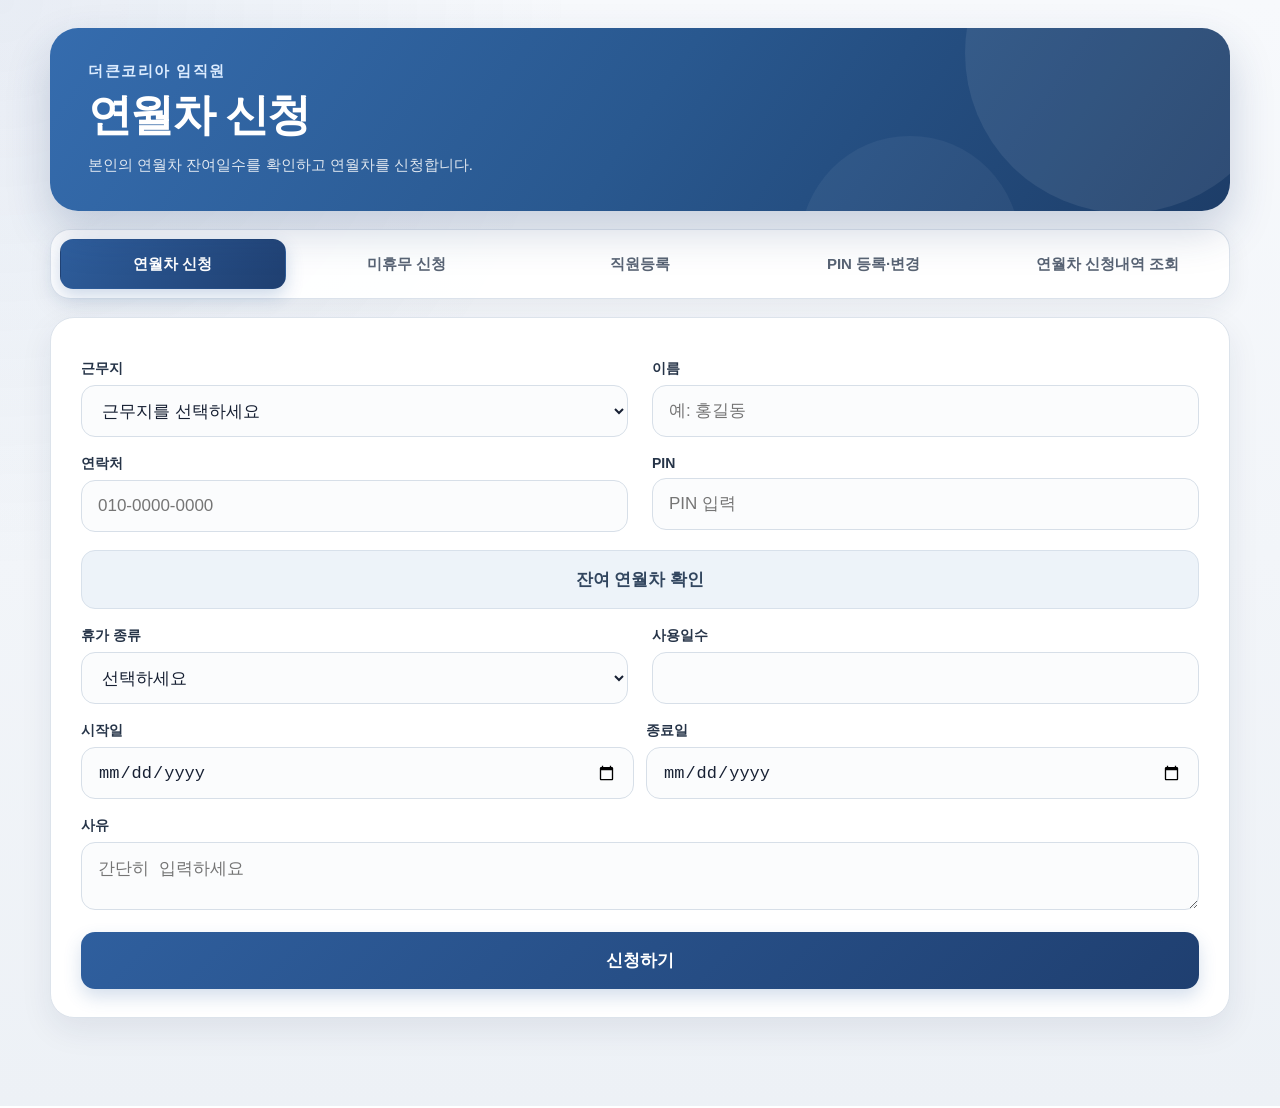
==== index.html @ c98576d1 "연월차 신청내역 조회 탭 명칭 변경" ====
<!doctype html>
<html lang="ko">
<head>
  <meta charset="utf-8"/>
  <meta name="viewport" content="width=device-width, initial-scale=1, viewport-fit=cover"/>

  <title>더큰코리아 임직원 연월차 신청</title>

  <link rel="manifest" href="manifest.json"/>
  <link rel="stylesheet" href="style.css?v=20260806-pin1"/>
  <meta name="theme-color" content="#7b1e1e"/>

  <style>
    /* 직원용 화면에서도 PIN 등록·변경 탭을 항상 사용할 수 있게 복구 */
    html body.employee-apply-only #employeeApplyTabs {
      display:grid !important;
      grid-template-columns:repeat(5,minmax(0,1fr)) !important;
    }

    html body.employee-apply-only #pinResetTabButton {
      display:block !important;
      visibility:visible !important;
      opacity:1 !important;
    }

    html body.employee-apply-only #pinResetTab.hidden {
      display:none !important;
    }

    html body.employee-apply-only #pinResetTab:not(.hidden) {
      display:block !important;
    }

    /* 직원용 연월차 내역 탭이 기존 숨김 규칙에 가려지지 않도록 복구 */
    html body.employee-apply-only #historyTab.hidden {
      display:none !important;
    }

    html body.employee-apply-only #historyTab:not(.hidden) {
      display:block !important;
    }

    /* 관리자 페이지는 admin.html에서만 접근하도록 직원 화면 링크 제거 */
    html body.employee-apply-only .footer-link {
      display:none !important;
    }

    @media (max-width:800px) {
      html body.employee-apply-only #employeeApplyTabs {
        grid-template-columns:repeat(2,minmax(0,1fr)) !important;
      }
    }
  </style>

  <script>
    /* 탭 순서를 바꿔도 실제 선택한 버튼만 활성화합니다. */
    function showEmployeeTab_(tabName, buttonId) {
      showTab(tabName);

      const pageTexts = {
        apply: {
          title: "연월차 신청",
          description: "본인의 연월차 잔여일수를 확인하고 연월차를 신청합니다."
        },
        comp: {
          title: "미휴무 신청",
          description: "미휴무 발생 및 사용을 신청합니다."
        },
        register: {
          title: "직원등록",
          description: "직원정보를 등록하고 연월차 관리를 시작합니다."
        },
        pinReset: {
          title: "PIN 등록·변경",
          description: "본인 확인에 사용할 PIN 번호를 등록하거나 변경합니다."
        },
        history: {
          title: "연월차 신청내역 확인",
          description: "본인의 연월차 신청내역과 승인 상태를 확인합니다."
        }
      };

      const pageText = pageTexts[tabName] || pageTexts.apply;
      const heroTitle = document.getElementById("employeePageTitle");
      const heroDescription = document.getElementById("employeePageDescription");

      if (heroTitle) heroTitle.textContent = pageText.title;
      if (heroDescription) heroDescription.textContent = pageText.description;

      document
        .querySelectorAll("#employeeApplyTabs .tab")
        .forEach(function (button) {
          button.classList.remove("active");
        });

      const selectedButton =
        document.getElementById(buttonId);

      if (selectedButton) {
        selectedButton.classList.add("active");
      }
    }

    /* 내역 탭의 검색값을 기존 조회 기능에 연결합니다. */
    function loadMyRequestsFromHistory_() {
      const historyStore = document.getElementById("historyStore");
      const historyName = document.getElementById("historyName");
      const historyPhone = document.getElementById("historyPhone");
      const historyPin = document.getElementById("historyPin");
      const applyName = document.getElementById("name");
      const applyPhone = document.getElementById("phone");
      const applyPin = document.getElementById("pin");
      const applyStore = document.getElementById("store");

      const storeValue = historyStore ? historyStore.value : "";
      const nameValue = historyName ? historyName.value.trim() : "";
      const phoneValue = historyPhone
        ? historyPhone.value.replace(/[^0-9]/g, "")
        : "";
      const pinValue = historyPin ? historyPin.value.trim() : "";

      if (!storeValue) {
        alert("근무지를 선택하세요.");
        if (historyStore) historyStore.focus();
        return;
      }

      if (!nameValue) {
        alert("이름을 입력하세요.");
        if (historyName) historyName.focus();
        return;
      }

      if (phoneValue.length < 10) {
        alert("연락처를 정확히 입력하세요.");
        if (historyPhone) historyPhone.focus();
        return;
      }

      if (!pinValue) {
        alert("PIN 번호를 입력하세요.");
        if (historyPin) historyPin.focus();
        return;
      }

      if (applyStore) applyStore.value = storeValue;
      if (applyName) applyName.value = nameValue;
      if (applyPhone) applyPhone.value = phoneValue;
      if (applyPin) applyPin.value = pinValue;

      loadMyRequests();
    }
  </script>
</head>

<body class="employee-apply-only">
  <main class="app">

    <section class="hero">
      <div class="brand">더큰코리아 임직원</div>
      <h1 id="employeePageTitle">연월차 신청</h1>
      <p id="employeePageDescription">
        본인의 연월차 잔여일수를 확인하고
        연월차를 신청합니다.
      </p>
    </section>

    <section id="employeeApplyTabs" class="tabs">
      <button
        id="applyTabButton"
        class="tab active"
        onclick="showEmployeeTab_('apply','applyTabButton')">
        연월차 신청
      </button>

      <button
        id="compTabButton"
        class="tab"
        onclick="showEmployeeTab_('comp','compTabButton')">
        미휴무 신청
      </button>

      <button
        id="registerTabButton"
        class="tab"
        onclick="showEmployeeTab_('register','registerTabButton')">
        직원등록
      </button>

      <button
        id="pinResetTabButton"
        class="tab pin-reset-tab-button"
        style="display:block !important; visibility:visible !important;"
        onclick="showEmployeeTab_('pinReset','pinResetTabButton')">
       PIN 등록·변경
      </button>

      <button
        id="historyTabButton"
        class="tab"
        onclick="showEmployeeTab_('history','historyTabButton')">
        연월차 신청내역 조회
      </button>

    </section>


    <!-- =========================
         연월차 신청
    ========================== -->
    <section id="applyTab" class="card">

  <div class="field">
    <label>근무지</label>

    <select id="store">
      <option value="">
        근무지를 선택하세요
      </option>

      <option value="더큰코리아 본사">
        더큰코리아 본사
      </option>

      <option value="평촌 소바공방">
        평촌 소바공방
      </option>

      <option value="압구정 길채정">
        압구정 길채정
      </option>

      <option value="효종갱 파주점">
        효종갱 파주점
      </option>
    </select>
  </div>


  <div class="field">
    <label>이름</label>

    <input
      id="name"
      placeholder="예: 홍길동">
  </div>


  <div class="field">
    <label>연락처</label>

    <input
      id="phone"
      placeholder="010-0000-0000"
      inputmode="tel">
  </div>


  <div class="field">
    <label>PIN</label>

    <input
      id="pin"
      type="password"
      inputmode="numeric"
      maxlength="8"
      placeholder="PIN 입력">
  </div>


  <button
    class="secondary"
    onclick="checkBalance()">
    잔여 연월차 확인
  </button>


  <div
    id="balanceBox"
    class="balance-box">
  </div>


  <div class="field">
    <label>휴가 종류</label>

    <select id="leaveType">
      <option value="">
        선택하세요
      </option>

      <option>연차</option>
      <option>월차</option>
      <option>오전 반차</option>
      <option>오후 반차</option>
      <option>경조휴가</option>
      <option>병가</option>
    </select>
  </div>


  <div class="field">
    <label>사용일수</label>

    <input
      id="days"
      type="number"
      readonly>
  </div>


  <div class="grid2">

    <div>
      <label>시작일</label>

      <input
        id="startDate"
        type="date">
    </div>

    <div>
      <label>종료일</label>

      <input
        id="endDate"
        type="date">
    </div>

  </div>


  <div class="field full">
    <label>사유</label>

    <textarea
      id="reason"
      placeholder="간단히 입력하세요"></textarea>
  </div>


  <button
    class="primary"
    onclick="submitLeave()">
    신청하기
  </button>


  <div
    id="result"
    class="result">
  </div>

</section>


    <!-- =========================
         직원등록
    ========================== -->
    <section
      id="registerTab"
      class="card hidden">

      <h2>직원 등록</h2>

      <p class="notice">
        최초 1회 등록하면 입사일 기준으로
        연차가 자동 계산됩니다.
      </p>

      <label>근무지</label>
      <select id="regStore">
        <option value="">근무지를 선택하세요</option>
        <option value="더큰코리아 본사">더큰코리아 본사</option>
        <option value="평촌 소바공방">평촌 소바공방</option>
        <option value="압구정 길채정">압구정 길채정</option>
        <option value="효종갱 파주점">효종갱 파주점</option>
      </select>

      <label>이름</label>
      <input
        id="regName"
        placeholder="예: 홍길동"/>

      <label>연락처</label>
      <input
        id="regPhone"
        placeholder="010-0000-0000"
        inputmode="tel"/>
      
      <label>입사일</label>
      <input
        id="hireDate"
        type="date"/>

      <label>PIN</label>
      <input
        id="regPin"
        type="password"
        inputmode="numeric"
        maxlength="8"
        autocomplete="new-password"
        placeholder="숫자 4~8자리"/>

      <label>PIN 확인</label>
      <input
        id="regPinConfirm"
        type="password"
        inputmode="numeric"
        maxlength="8"
        autocomplete="new-password"
        placeholder="PIN을 다시 입력하세요"/>  

      <button
        class="primary"
        onclick="registerEmployee()">
        직원 등록 / 수정
      </button>

      <div
        id="registerResult"
        class="result">
      </div>

    </section>

    <!-- =========================
     PIN 재설정
========================== -->
<section
  id="pinResetTab"
  class="card hidden">

  <h2>PIN 등록·변경</h2>

  <p class="notice">
    관리자에게 PIN 초기화를 요청한 뒤,
    임시 PIN 1234를 입력하여 새 PIN으로 변경하세요.
  </p>

  <label>근무지</label>
  <select id="pinResetStore">
    <option value="">근무지를 선택하세요</option>
    <option value="더큰코리아 본사">더큰코리아 본사</option>
    <option value="평촌 소바공방">평촌 소바공방</option>
    <option value="압구정 길채정">압구정 길채정</option>
    <option value="효종갱 파주점">효종갱 파주점</option>
  </select>

  <label>이름</label>
  <input
    id="pinResetName"
    placeholder="예: 홍길동"/>

  <label>연락처</label>
  <input
    id="pinResetPhone"
    placeholder="010-0000-0000"
    inputmode="tel"/>

  <label>임시 PIN</label>
  <input
    id="pinResetCurrentPin"
    type="password"
    inputmode="numeric"
    maxlength="8"
    autocomplete="current-password"
    placeholder="관리자가 초기화한 PIN 입력"/>

  <label>새 PIN</label>
  <input
    id="pinResetNewPin"
    type="password"
    inputmode="numeric"
    maxlength="8"
    autocomplete="new-password"
    placeholder="숫자 4~8자리"/>

  <label>새 PIN 확인</label>
  <input
    id="pinResetNewPinConfirm"
    type="password"
    inputmode="numeric"
    maxlength="8"
    autocomplete="new-password"
    placeholder="새 PIN을 다시 입력하세요"/>

  <button
    class="primary"
    onclick="resetMyPin()">
    새 PIN 등록
  </button>

  <div
    id="pinResetResult"
    class="result">
  </div>

</section>


    <!-- =========================
         내 연월차 신청내역
    ========================== -->
    <section
      id="historyTab"
      class="card small hidden">

      <h2>내 연월차 신청내역</h2>

      <p class="notice">
        근무지, 이름, 연락처와 PIN을 입력하여 본인의 신청내역을 조회하세요.
      </p>

      <div class="field">
        <label for="historyStore">근무지</label>
        <select id="historyStore">
          <option value="">근무지를 선택하세요</option>
          <option value="더큰코리아 본사">더큰코리아 본사</option>
          <option value="평촌 소바공방">평촌 소바공방</option>
          <option value="압구정 길채정">압구정 길채정</option>
          <option value="효종갱 파주점">효종갱 파주점</option>
        </select>
      </div>

      <div class="field">
        <label for="historyName">이름</label>
        <input
          id="historyName"
          type="text"
          autocomplete="name"
          placeholder="이름을 입력하세요"/>
      </div>

      <div class="field">
        <label for="historyPhone">연락처</label>
        <input
          id="historyPhone"
          type="tel"
          inputmode="numeric"
          autocomplete="tel"
          placeholder="010-0000-0000"
          />
      </div>

      <div class="field">
        <label for="historyPin">PIN</label>
        <input
          id="historyPin"
          type="password"
          inputmode="numeric"
          maxlength="8"
          autocomplete="current-password"
          placeholder="PIN 번호를 입력하세요"
          onkeydown="if(event.key === 'Enter') loadMyRequestsFromHistory_()"/>
      </div>

      <button
        class="secondary"
        onclick="loadMyRequestsFromHistory_()">
        조회하기
      </button>

      <div
        id="myList"
        class="list">
      </div>

    </section>


    <!-- =========================
         미휴무 관리
    ========================== -->
    <section
      id="compTab"
      class="card hidden">

      <h2>미휴무 관리</h2>

      <p class="notice">
        추가근무로 발생한 미휴무를 등록하고,
        승인된 잔여 미휴무에서 사용할 날짜를 신청합니다.
      </p>

      <label>근무지</label>
      <select id="compStore">
        <option value="">근무지를 선택하세요</option>
        <option value="더큰코리아 본사">더큰코리아 본사</option>
        <option value="평촌 소바공방">평촌 소바공방</option>
        <option value="압구정 길채정">압구정 길채정</option>
        <option value="효종갱 파주점">효종갱 파주점</option>
      </select>

      <label>이름</label>
      <input
        id="compName"
        placeholder="예: 홍길동"/>

      <label>연락처</label>
      <input
        id="compPhone"
        placeholder="010-0000-0000"
        inputmode="tel"/>

        <label>PIN</label>
<input
  id="compPin"
  type="password"
  inputmode="numeric"
  maxlength="8"
  placeholder="PIN 입력"/>

      <div class="grid2">

        <button
          class="secondary"
          onclick="checkCompBalance()">
          잔여 미휴무 확인
        </button>

        <button
          class="secondary"
          onclick="loadMyCompHistory()">
          발생·사용내역 조회
        </button>

      </div>

      <div
        id="compBalanceBox"
        class="balance-box">
      </div>

      <div
        id="compHistoryList"
        class="list">
      </div>


      <hr
        style="
          margin:28px 0;
          border:none;
          border-top:1px solid #eadfd6;
        ">


      <!-- 추가근무 발생 -->
      <h3>추가근무 발생 등록</h3>

      <p class="notice">
        등록 후 관리자 승인이 완료되어야
        잔여 미휴무에 포함됩니다.
      </p>

      <label>추가근무일</label>
      <input
        id="extraWorkDate"
        type="date"/>

      <label>발생일수</label>
      <input
        id="extraDays"
        type="number"
        min="0.5"
        step="0.5"
        placeholder="예: 1 또는 0.5"/>

      <label>추가근무 사유</label>
      <textarea
        id="extraReason"
        placeholder="예: 휴무일 추가근무, 인력부족 등">
      </textarea>

      <button
        class="primary"
        onclick="submitExtraWork()">
        추가근무 발생 등록
      </button>

      <div
        id="extraResult"
        class="result">
      </div>


      <hr
        style="
          margin:28px 0;
          border:none;
          border-top:1px solid #eadfd6;
        ">


      <!-- 미휴무 사용 -->
      <h3>미휴무 사용신청</h3>

      <p class="notice">
        위에서 잔여 미휴무를 먼저 확인한 뒤
        실제 사용할 날짜를 선택하세요.
      </p>

      <label>사용 예정일</label>
      <input
        id="compUseDate"
        type="date"/>

      <label>사용일수</label>
      <input
        id="compUseDays"
        type="number"
        min="0.5"
        step="0.5"
        placeholder="예: 1 또는 0.5"/>

      <label>사용 사유</label>
      <textarea
        id="compUseReason"
        placeholder="예: 미휴무 사용">
      </textarea>

      <button
        class="primary"
        onclick="submitCompUse()">
        미휴무 사용신청
      </button>

      <div
        id="compUseResult"
        class="result">
      </div>

    </section>


    <section class="footer-link">
      <a href="admin.html">
        관리자 승인 페이지
      </a>
    </section>

  </main>

  <script src="index-script.js?v=20260806-pin1"></script>
</body>
</html>
---- style.css ----
:root {
    --main: #7b1e1e;
    --dark: #1f1715;
    --bg: #f7f1ea;
    --card: #fffaf5;
    --line: #eadfd5;
    --muted: #7b706a
}

* {
    box-sizing: border-box
}

html,
body {
    margin: 0;
    min-height: 100%;
    font-family: -apple-system, BlinkMacSystemFont, 'Apple SD Gothic Neo', 'Noto Sans KR', 'Malgun Gothic', sans-serif;
    background: var(--bg);
    color: var(--dark)
}

.app {
    max-width: 560px;
    margin: 0 auto;
    padding: 18px 18px 40px
}

.hero {
    background: linear-gradient(135deg, #7b1e1e, #2b1713);
    color: #fff;
    border-radius: 28px;
    padding: 28px 22px;
    margin-bottom: 14px;
    box-shadow: 0 16px 35px rgba(70, 30, 20, .18)
}

.hero.admin {
    background: linear-gradient(135deg, #3f302a, #111)
}

.brand {
    font-size: 15px;
    opacity: .85;
    margin-bottom: 8px;
    letter-spacing: .1em
}

h1 {
    margin: 0;
    font-size: 32px;
    line-height: 1.2
}

h2 {
    margin: 0 0 14px;
    font-size: 20px
}

p {
    margin: 10px 0 0;
    opacity: .85
}

.tabs {
    display: grid;
    grid-template-columns: repeat(3, 1fr);
    gap: 8px;
    margin-bottom: 14px
}

.tab {
    margin: 0;
    padding: 13px 8px;
    font-size: 15px;
    border-radius: 16px;
    background: #eadfd5;
    color: #4a3029
}

.tab.active {
    background: var(--main);
    color: #fff
}

.card {
    background: var(--card);
    border: 1px solid var(--line);
    border-radius: 24px;
    padding: 20px;
    margin-bottom: 16px;
    box-shadow: 0 10px 25px rgba(80, 50, 30, .08)
}

.hidden {
    display: none
}

.notice {
    font-size: 14px;
    color: var(--muted);
    margin-bottom: 10px
}

label {
    display: block;
    font-weight: 800;
    margin: 14px 0 7px;
    font-size: 15px
}

input,
select,
textarea {
    width: 100%;
    border: 1px solid #ddd0c5;
    background: #fff;
    border-radius: 16px;
    padding: 16px;
    font-size: 18px;
    outline: none
}

textarea {
    min-height: 92px;
    resize: vertical
}

.grid2 {
    display: grid;
    grid-template-columns: 1fr 1fr;
    gap: 12px
}

button {
    width: 100%;
    border: 0;
    border-radius: 18px;
    padding: 17px 18px;
    font-size: 19px;
    font-weight: 900;
    margin-top: 14px;
    cursor: pointer
}

.primary {
    background: var(--main);
    color: #fff
}

.secondary {
    background: #efe3d6;
    color: #4a3029
}

.result {
    margin-top: 14px;
    padding: 12px;
    border-radius: 14px;
    font-weight: 800;
    display: none;
    line-height: 1.5
}

.result.show {
    display: block;
    background: #fff0d8
}

.balance-box {
    display: none;
    margin-top: 14px;
    padding: 14px;
    background: #fff8e8;
    border: 1px solid #ead8af;
    border-radius: 16px;
    line-height: 1.7;
    font-weight: 800
}

.balance-box.show {
    display: block
}

.item {
    border: 1px solid var(--line);
    background: #fff;
    border-radius: 18px;
    padding: 15px;
    margin-top: 12px
}

.item-title {
    font-size: 18px;
    font-weight: 900;
    margin-bottom: 7px
}

.item-meta {
    color: var(--muted);
    line-height: 1.65;
    font-size: 14px
}

.badge {
    display: inline-block;
    padding: 5px 10px;
    border-radius: 999px;
    font-weight: 900;
    font-size: 13px
}

.badge.wait {
    background: #fff1bd;
    color: #694800
}

.badge.ok {
    background: #dff5df;
    color: #17611e
}

.badge.no {
    background: #ffe0e0;
    color: #8b1a1a
}

.admin-actions {
    display: grid;
    grid-template-columns: 1fr 1fr;
    gap: 10px
}

.admin-actions button {
    font-size: 16px;
    padding: 13px
}

.reject {
    background: #3d3330;
    color: #fff
}

.footer-link {
    text-align: center;
    margin-top: 12px
}

.footer-link a {
    color: #7b1e1e;
    font-weight: 900;
    text-decoration: none
}

@media(max-width:420px) {
    .app {
        padding: 14px
    }

    h1 {
        font-size: 28px
    }

    .grid2 {
        grid-template-columns: 1fr
    }

    input,
    select,
    textarea {
        font-size: 17px
    }
}

.primary,
.secondary {
    transition: transform .12s ease, opacity .12s ease;
}

.primary:active,
.secondary:active {
    transform: scale(.97);
}

.primary:disabled,
.secondary:disabled {
    opacity: .65;
    cursor: wait;
}
/* ==================================================
   직원용 연월차·미휴무 화면 개선
   기존 기능 및 HTML 구조는 변경하지 않습니다.
================================================== */

:root {
    --main: #2f5f9e;
    --main-dark: #1f3f70;
    --main-soft: #edf4fc;

    --dark: #172033;
    --bg: #f3f6fa;
    --card: #ffffff;
    --line: #dce3eb;
    --muted: #6f7785;
}


/* 전체 배경 */
html,
body {
    background:
        radial-gradient(
            circle at top left,
            rgba(47, 95, 158, 0.08),
            transparent 34%
        ),
        linear-gradient(
            180deg,
            #f7f9fc 0%,
            #edf1f6 100%
        );

    color: var(--dark);
}


/* PC에서는 관리자 화면처럼 넓게 */
.app {
    width: min(
        1180px,
        calc(100% - 40px)
    );

    max-width: none;

    margin: 0 auto;

    padding:
        28px 0
        70px;
}


/* 상단 헤더 */
.hero {
    position: relative;
    overflow: hidden;

    padding:
        34px 38px;

    margin-bottom: 18px;

    border-radius: 28px;

    background:
        linear-gradient(
            125deg,
            #356cae 0%,
            #29588f 50%,
            #1d3d68 100%
        );

    box-shadow:
        0 20px 44px
        rgba(31, 63, 112, 0.21);
}

.hero::before {
    content: "";

    position: absolute;

    width: 320px;
    height: 320px;

    top: -135px;
    right: -55px;

    border-radius: 50%;

    background:
        rgba(255, 255, 255, 0.08);
}

.hero::after {
    content: "";

    position: absolute;

    width: 220px;
    height: 220px;

    right: 210px;
    bottom: -145px;

    border-radius: 50%;

    background:
        rgba(255, 255, 255, 0.05);
}

.hero > * {
    position: relative;
    z-index: 1;
}

.brand {
    color: #dcecff;
    opacity: 1;

    font-weight: 800;
}

h1 {
    font-size:
        clamp(
            31px,
            4vw,
            44px
        );

    letter-spacing: -0.04em;
}

.hero p {
    max-width: 650px;

    font-size: 15px;
    line-height: 1.7;
}


/* 메뉴 5개를 PC에서 한 줄로 */
.tabs {
    grid-template-columns:
        repeat(
            5,
            minmax(130px, 1fr)
        );

    gap: 8px;

    padding: 9px;

    margin-bottom: 18px;

    border:
        1px solid
        rgba(218, 225, 234, 0.95);

    border-radius: 20px;

    background:
        rgba(255, 255, 255, 0.92);

    box-shadow:
        0 8px 24px
        rgba(31, 45, 70, 0.07);
}

.tab {
    min-height: 50px;

    margin: 0;

    padding:
        11px 12px;

    color: #596474;

    border:
        1px solid transparent;

    border-radius: 13px;

    background: transparent;

    font-size: 15px;

    transition:
        transform 0.15s ease,
        background 0.15s ease,
        color 0.15s ease,
        box-shadow 0.15s ease;
}

.tab:hover {
    color: var(--main);

    background:
        var(--main-soft);
}

.tab.active {
    color: #ffffff;

    background:
        linear-gradient(
            135deg,
            var(--main),
            var(--main-dark)
        );

    box-shadow:
        0 7px 18px
        rgba(47, 95, 158, 0.24);
}


/* 입력 카드 */
.card {
    width: 100%;

    padding:
        28px 30px;

    margin-bottom: 18px;

    border:
        1px solid
        var(--line);

    border-radius: 24px;

    background:
        var(--card);

    box-shadow:
        0 12px 32px
        rgba(24, 39, 75, 0.08);
}





/* 숨김 상태는 반드시 유지 */
#applyTab.hidden,
.card.hidden {
    display: none;
}


/* 한 줄 전체를 사용하는 항목 */
#applyTab > .grid2,
#applyTab > button,
#applyTab > .balance-box,
#applyTab > .result,
#applyTab > textarea,
#applyTab > label[for="reason"] {
    grid-column:
        1 / -1;
}


/*
 * HTML의 label에 for가 없으므로
 * 신청 카드의 주요 하단 요소를 전체폭으로 맞춥니다.
 */
#applyTab .grid2 {
    width: 100%;
}

#applyTab textarea {
    width: 100%;
}


/* 제목이 있는 다른 카드의 최대 폭 */
/* 모든 탭 카드의 좌우 폭을
   상단 헤더·탭과 동일하게 사용 */
#applyTab,
#registerTab,
#pinResetTab,
#historyTab,
#compTab {
    width: 100%;
    max-width: none;
    margin-left: 0;
    margin-right: 0;
}


/* 연월차 신청 화면: PC에서 가로 2열 */
#applyTab {
    display: grid;

    grid-template-columns:
        repeat(
            2,
            minmax(0, 1fr)
        );

    column-gap: 24px;
    row-gap: 0;

    align-items: start;
}


/* 숨김 탭이 열려 보이지 않도록 유지 */
#applyTab.hidden {
    display: none;
}


/* 날짜 시작일·종료일 영역 */
#applyTab > .grid2 {
    grid-column: 1 / -1;
}


/* 잔여 연월차 확인 버튼 */
#applyTab > .secondary {
    grid-column: 1 / -1;
}


/* 잔여 연월차 결과 */
#applyTab > .balance-box {
    grid-column: 1 / -1;
}


/* 사유 입력창 */
#applyTab > textarea {
    grid-column: 1 / -1;
}


/* 신청하기 버튼 */
#applyTab > .primary {
    grid-column: 1 / -1;
}


/* 신청 결과 */
#applyTab > .result {
    grid-column: 1 / -1;
}


/* 입력창 */
input,
select,
textarea {
    min-height: 52px;

    padding:
        14px 16px;

    border:
        1px solid
        #d7dfe8;

    border-radius: 14px;

    background:
        #fbfcfd;

    color:
        var(--dark);

    font-size: 17px;

    transition:
        border-color 0.15s ease,
        box-shadow 0.15s ease,
        background 0.15s ease;
}

input:hover,
select:hover,
textarea:hover {
    border-color:
        #bbc7d5;

    background: #ffffff;
}

input:focus,
select:focus,
textarea:focus {
    border-color:
        var(--main);

    background: #ffffff;

    box-shadow:
        0 0 0 3px
        rgba(47, 95, 158, 0.12);
}


/* 항목명 */
label {
    color: #263448;

    font-size: 14px;
    font-weight: 900;
}


/* 버튼 */
button {
    min-height: 52px;

    margin-top: 14px;

    border-radius: 14px;

    font-size: 17px;

    transition:
        transform 0.14s ease,
        box-shadow 0.14s ease,
        filter 0.14s ease;
}

button:hover {
    transform:
        translateY(-1px);
}

.primary {
    color: #ffffff;

    background:
        linear-gradient(
            135deg,
            var(--main),
            var(--main-dark)
        );

    box-shadow:
        0 8px 18px
        rgba(47, 95, 158, 0.20);
}

.secondary {
    color: #32465f;

    border:
        1px solid
        #d8e1eb;

    background:
        #edf3f9;
}

.secondary:hover {
    background:
        #e2edf8;
}


/* 결과 및 잔여일수 영역 */
.result.show {
    color: #334155;

    border:
        1px solid
        #d9e3ee;

    background:
        #f4f8fc;
}

.balance-box {
    color: #24466f;

    border:
        1px solid
        #cddff1;

    background:
        #edf6ff;
}


/* 신청 및 사용 내역 */
.item {
    padding: 17px;

    border:
        1px solid
        var(--line);

    border-radius: 16px;

    background: #ffffff;

    box-shadow:
        0 5px 14px
        rgba(24, 39, 75, 0.05);
}


/* 관리자 링크 */
.footer-link {
    margin-top: 20px;
}

.footer-link a {
    color:
        var(--main);

    padding:
        10px 14px;

    border-radius: 12px;

    background:
        rgba(47, 95, 158, 0.07);
}


/* 태블릿 */
@media (max-width: 900px) {
    .app {
        width:
            calc(100% - 28px);
    }

    .tabs {
        grid-template-columns:
            repeat(
                3,
                minmax(0, 1fr)
            );
    }

    #applyTab {
        grid-template-columns: 1fr;
    }

    #applyTab > * {
        grid-column: auto;
    }
}


/* 휴대폰 */
@media (max-width: 580px) {
    .app {
        width:
            calc(100% - 20px);

        padding:
            10px 0
            38px;
    }

    .hero {
        padding:
            25px 21px;

        border-radius:
            21px;
    }

    h1 {
        font-size:
            29px;
    }

    .hero p {
        font-size:
            14px;
    }

    .tabs {
        grid-template-columns:
            repeat(
                2,
                minmax(0, 1fr)
            );

        gap: 7px;

        padding: 7px;

        position: static;
    }

    .tab {
        min-height: 47px;

        font-size: 14px;
    }

    .card {
        padding:
            20px 17px;

        border-radius:
            19px;
    }

    #registerTab,
    #pinResetTab,
    #historyTab,
    #compTab {
        max-width: none;
    }

    input,
    select,
    textarea {
        min-height: 50px;

        padding:
            13px 14px;

        font-size: 16px;
    }

    button {
        min-height: 50px;

        padding:
            13px 14px;

        font-size: 16px;
    }

    .grid2 {
        grid-template-columns: 1fr;
    }

    .admin-actions {
        grid-template-columns: 1fr;
    }
}
#applyTab {
    display: grid;
    grid-template-columns:
        repeat(
            2,
            minmax(0, 1fr)
        );
    gap: 4px 24px;
}

#applyTab .field {
    min-width: 0;
}

#applyTab .field.full {
    grid-column: 1 / -1;
}

#applyTab > .grid2,
#applyTab > button,
#applyTab > .balance-box,
#applyTab > .result {
    grid-column: 1 / -1;
}
@media (max-width: 700px) {
    #applyTab {
        grid-template-columns: 1fr;
    }

    #applyTab .field,
    #applyTab .field.full,
    #applyTab > .grid2,
    #applyTab > button,
    #applyTab > .balance-box,
    #applyTab > .result {
        grid-column: 1;
    }
}
/* 직원용 화면 메뉴 표시 */
.employee-apply-only .tabs {
    display: grid !important;
    grid-template-columns: repeat(4, minmax(0, 1fr));
}

/* 직원용 화면에서 연월차 내역만 숨김 */
.employee-apply-only .tabs .tab:nth-child(4),
.employee-apply-only #historyTab {
    display: none !important;
}

/* JavaScript가 선택한 화면만 표시 */
.employee-apply-only .card.hidden {
    display: none !important;
}

.employee-apply-only #applyTab:not(.hidden),
.employee-apply-only #registerTab:not(.hidden),
.employee-apply-only #pinResetTab:not(.hidden),
.employee-apply-only #compTab:not(.hidden) {
    display: block;
}

/* 연월차 신청 화면은 원래의 PC 2열 구조 유지 */
.employee-apply-only #applyTab:not(.hidden) {
    display: grid;
    margin-top: 0;
}

.employee-apply-only .app {
    padding-bottom: 70px;
}

@media (max-width: 700px) {
    .employee-apply-only .tabs {
        grid-template-columns: 1fr;
    }

    .employee-apply-only #applyTab:not(.hidden) {
        display: block;
    }
}
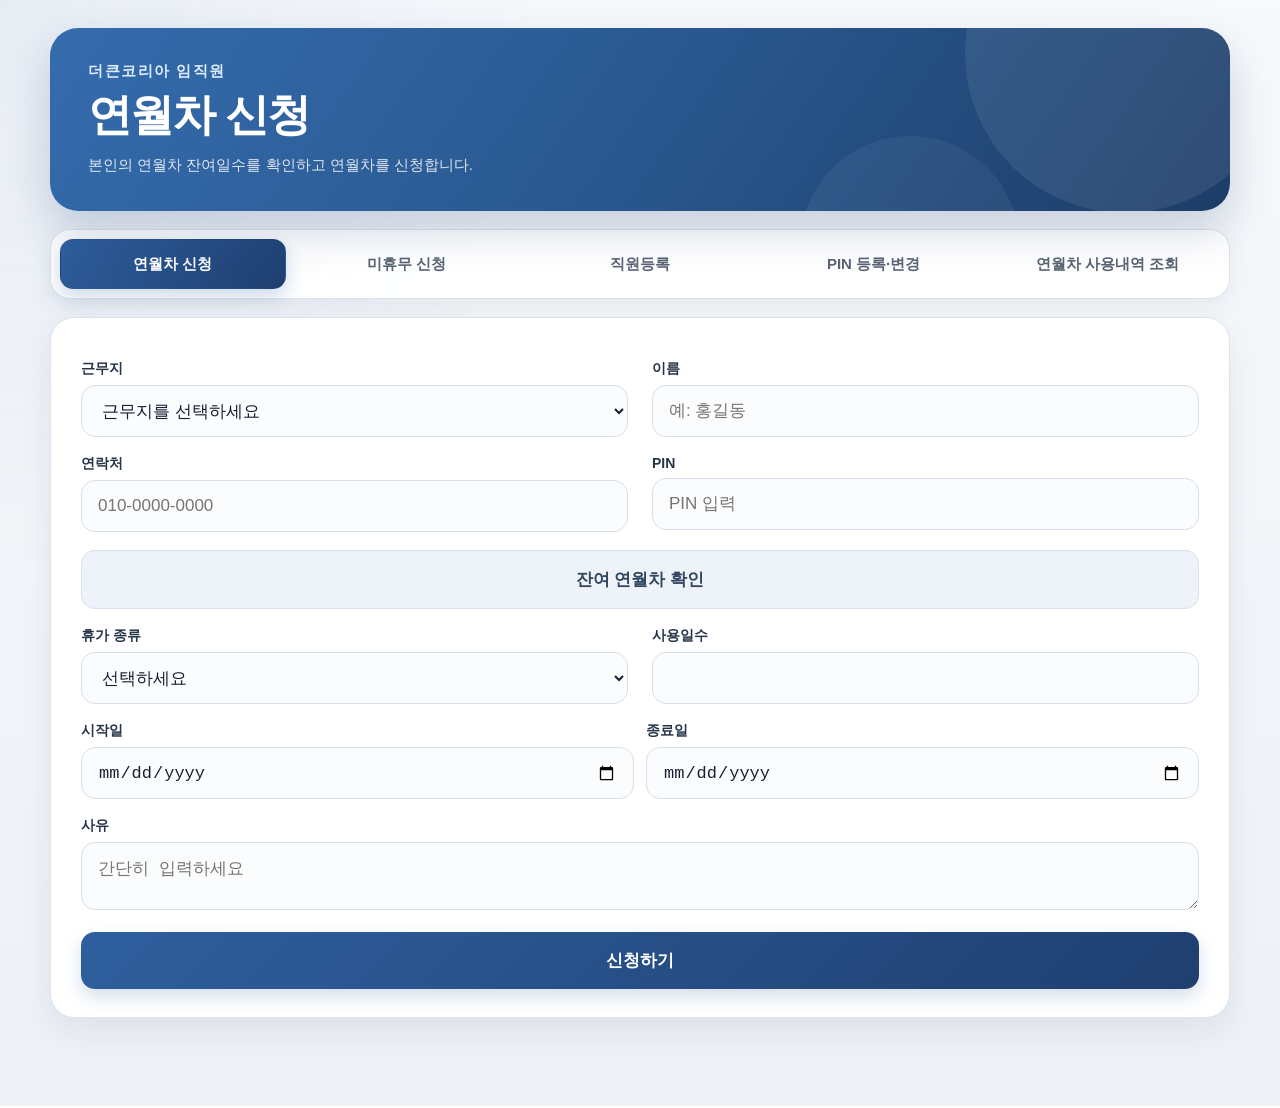
==== commit 28083c16: "연월차 조회년도 및 사용내역 조회 추가" ====
--- a/index.html
+++ b/index.html
@@ -75,8 +75,8 @@
           description: "본인 확인에 사용할 PIN 번호를 등록하거나 변경합니다."
         },
         history: {
-          title: "연월차 신청내역 확인",
-          description: "본인의 연월차 신청내역과 승인 상태를 확인합니다."
+          title: "연월차 사용내역 조회",
+          description: "조회연도의 연월차 신청·승인·사용내역과 잔여일수를 확인합니다."
         }
       };
 
@@ -107,6 +107,7 @@
       const historyName = document.getElementById("historyName");
       const historyPhone = document.getElementById("historyPhone");
       const historyPin = document.getElementById("historyPin");
+      const historyYear = document.getElementById("historyYear");
       const applyName = document.getElementById("name");
       const applyPhone = document.getElementById("phone");
       const applyPin = document.getElementById("pin");
@@ -118,6 +119,7 @@
         ? historyPhone.value.replace(/[^0-9]/g, "")
         : "";
       const pinValue = historyPin ? historyPin.value.trim() : "";
+      const yearValue = historyYear ? historyYear.value : String(new Date().getFullYear());
 
       if (!storeValue) {
         alert("근무지를 선택하세요.");
@@ -148,7 +150,7 @@
       if (applyPhone) applyPhone.value = phoneValue;
       if (applyPin) applyPin.value = pinValue;
 
-      loadMyRequests();
+      loadMyRequests(yearValue);
     }
   </script>
 </head>
@@ -199,7 +201,7 @@
         id="historyTabButton"
         class="tab"
         onclick="showEmployeeTab_('history','historyTabButton')">
-        연월차 신청내역 조회
+        연월차 사용내역 조회
       </button>
 
     </section>
@@ -293,6 +295,8 @@
       <option>월차</option>
       <option>오전 반차</option>
       <option>오후 반차</option>
+      <option>특별휴가</option>
+      <option>배우자 출산휴가</option>
       <option>경조휴가</option>
       <option>병가</option>
     </select>
@@ -506,10 +510,10 @@
       id="historyTab"
       class="card small hidden">
 
-      <h2>내 연월차 신청내역</h2>
+      <h2>내 연월차 사용내역</h2>
 
       <p class="notice">
-        근무지, 이름, 연락처와 PIN을 입력하여 본인의 신청내역을 조회하세요.
+        조회년도와 본인정보를 입력하면 해당 연도의 연월차 신청·승인·사용내역을 확인할 수 있습니다.
       </p>
 
       <div class="field">
@@ -541,6 +545,11 @@
           autocomplete="tel"
           placeholder="010-0000-0000"
           />
+      </div>
+
+      <div class="field">
+        <label for="historyYear">조회년도</label>
+        <select id="historyYear"></select>
       </div>
 
       <div class="field">
@@ -562,6 +571,11 @@
       </button>
 
       <div
+        id="historySummary"
+        class="balance-box">
+      </div>
+
+      <div
         id="myList"
         class="list">
       </div>
@@ -742,6 +756,6 @@
 
   </main>
 
-  <script src="index-script.js?v=20260806-pin1"></script>
+  <script src="index-script.js?v=20260825-history1"></script>
 </body>
 </html>
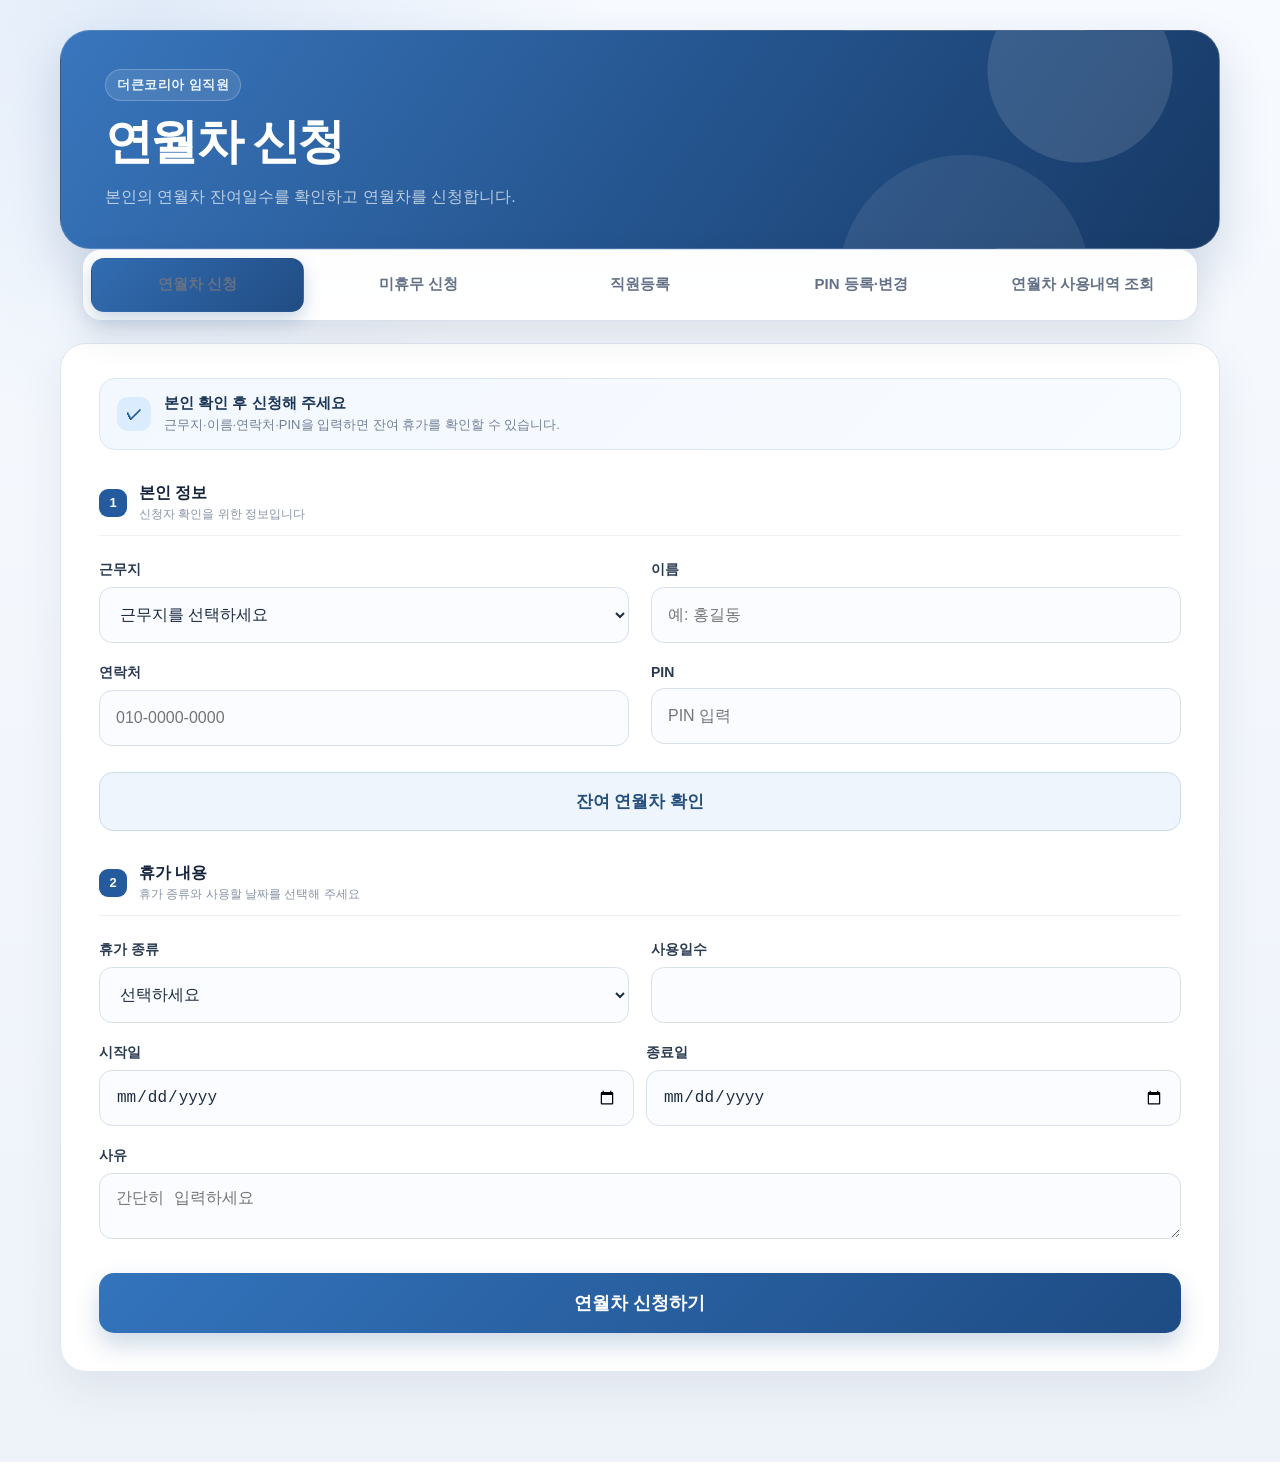
==== commit 977c2c4d: "연월차 신청 화면 디자인 개선" ====
--- a/index.html
+++ b/index.html
@@ -7,8 +7,8 @@
   <title>더큰코리아 임직원 연월차 신청</title>
 
   <link rel="manifest" href="manifest.json"/>
-  <link rel="stylesheet" href="style.css?v=20260806-pin1"/>
-  <meta name="theme-color" content="#7b1e1e"/>
+  <link rel="stylesheet" href="style.css?v=20260828-modern1"/>
+  <meta name="theme-color" content="#173d70"/>
 
   <style>
     /* 직원용 화면에서도 PIN 등록·변경 탭을 항상 사용할 수 있게 복구 */
@@ -212,6 +212,19 @@
     ========================== -->
     <section id="applyTab" class="card">
 
+  <div class="form-intro">
+    <div class="form-intro-icon">✓</div>
+    <div>
+      <strong>본인 확인 후 신청해 주세요</strong>
+      <span>근무지·이름·연락처·PIN을 입력하면 잔여 휴가를 확인할 수 있습니다.</span>
+    </div>
+  </div>
+
+  <div class="section-heading identity-heading">
+    <span class="step-number">1</span>
+    <div><strong>본인 정보</strong><small>신청자 확인을 위한 정보입니다</small></div>
+  </div>
+
   <div class="field">
     <label>근무지</label>
 
@@ -280,6 +293,11 @@
   <div
     id="balanceBox"
     class="balance-box">
+  </div>
+
+  <div class="section-heading leave-heading">
+    <span class="step-number">2</span>
+    <div><strong>휴가 내용</strong><small>휴가 종류와 사용할 날짜를 선택해 주세요</small></div>
   </div>
 
 
@@ -346,7 +364,7 @@
   <button
     class="primary"
     onclick="submitLeave()">
-    신청하기
+    연월차 신청하기
   </button>
 
 
--- a/style.css
+++ b/style.css
@@ -1013,4 +1013,227 @@
     .employee-apply-only #applyTab:not(.hidden) {
         display: block;
     }
-}+}
+
+/* ==================================================
+   2026-08 세련된 직원용 신청 화면
+================================================== */
+body.employee-apply-only {
+    --main: #245b9f;
+    --main-dark: #173d70;
+    --main-soft: #edf5ff;
+    --ink: #15233a;
+    --muted: #69778b;
+    --line: #dbe4ef;
+    background:
+        radial-gradient(circle at 12% 0%, rgba(62, 124, 201, .12), transparent 28rem),
+        linear-gradient(180deg, #f7faff 0%, #eef3f9 100%);
+}
+
+body.employee-apply-only .app {
+    width: min(1160px, calc(100% - 48px));
+    padding: 30px 0 72px;
+}
+
+body.employee-apply-only .hero {
+    min-height: 210px;
+    display: flex;
+    flex-direction: column;
+    justify-content: center;
+    padding: 38px 44px;
+    border: 1px solid rgba(255,255,255,.14);
+    border-radius: 30px;
+    background:
+        radial-gradient(circle at 88% 18%, rgba(255,255,255,.12) 0 92px, transparent 93px),
+        radial-gradient(circle at 78% 115%, rgba(255,255,255,.08) 0 125px, transparent 126px),
+        linear-gradient(125deg, #3976bd 0%, #25558f 52%, #173965 100%);
+    box-shadow: 0 22px 48px rgba(31, 65, 110, .18);
+}
+
+body.employee-apply-only .hero::before,
+body.employee-apply-only .hero::after { display: none; }
+
+body.employee-apply-only .brand {
+    display: inline-flex;
+    align-items: center;
+    width: fit-content;
+    margin-bottom: 12px;
+    padding: 6px 11px;
+    border: 1px solid rgba(255,255,255,.22);
+    border-radius: 999px;
+    background: rgba(255,255,255,.1);
+    color: #edf6ff;
+    font-size: 13px;
+    letter-spacing: .04em;
+}
+
+body.employee-apply-only h1 {
+    font-size: clamp(34px, 4vw, 48px);
+    letter-spacing: -.055em;
+}
+
+body.employee-apply-only .hero p {
+    margin-top: 12px;
+    color: rgba(255,255,255,.8);
+    font-size: 16px;
+}
+
+body.employee-apply-only .tabs {
+    position: relative;
+    margin: -18px 22px 22px;
+    padding: 8px;
+    border: 1px solid rgba(214,225,238,.95);
+    border-radius: 19px;
+    background: rgba(255,255,255,.96);
+    box-shadow: 0 14px 34px rgba(30,52,82,.12);
+    backdrop-filter: blur(12px);
+}
+
+body.employee-apply-only .tab {
+    min-height: 54px;
+    border-radius: 13px;
+    color: #647186;
+    font-size: 15px;
+    font-weight: 800;
+}
+
+body.employee-apply-only .tab.active {
+    background: linear-gradient(135deg, #326db2, #214c83);
+    box-shadow: 0 8px 18px rgba(37,87,145,.24);
+}
+
+body.employee-apply-only .card {
+    padding: 34px 38px 38px;
+    border: 1px solid #dfe7f0;
+    border-radius: 26px;
+    background: rgba(255,255,255,.98);
+    box-shadow: 0 18px 45px rgba(33,52,79,.08);
+}
+
+body.employee-apply-only #applyTab {
+    column-gap: 22px;
+}
+
+body.employee-apply-only .form-intro,
+body.employee-apply-only .section-heading {
+    grid-column: 1 / -1;
+}
+
+body.employee-apply-only .form-intro {
+    display: flex;
+    align-items: center;
+    gap: 13px;
+    margin-bottom: 24px;
+    padding: 15px 17px;
+    border: 1px solid #d9e7f7;
+    border-radius: 16px;
+    background: linear-gradient(135deg, #f3f8ff, #f8fbff);
+}
+
+body.employee-apply-only .form-intro-icon {
+    flex: 0 0 34px;
+    width: 34px;
+    height: 34px;
+    display: grid;
+    place-items: center;
+    border-radius: 11px;
+    background: #dcecff;
+    color: #205895;
+    font-weight: 900;
+}
+
+body.employee-apply-only .form-intro strong,
+body.employee-apply-only .form-intro span { display: block; }
+body.employee-apply-only .form-intro strong { color: #1c3657; font-size: 15px; }
+body.employee-apply-only .form-intro span { margin-top: 3px; color: #738197; font-size: 13px; }
+
+body.employee-apply-only .section-heading {
+    display: flex;
+    align-items: center;
+    gap: 12px;
+    margin: 5px 0 4px;
+    padding-bottom: 12px;
+    border-bottom: 1px solid #edf1f5;
+}
+
+body.employee-apply-only .leave-heading { margin-top: 28px; }
+body.employee-apply-only .step-number {
+    width: 28px;
+    height: 28px;
+    display: grid;
+    place-items: center;
+    border-radius: 9px;
+    background: #245b9f;
+    color: white;
+    font-size: 13px;
+    font-weight: 900;
+}
+
+body.employee-apply-only .section-heading strong,
+body.employee-apply-only .section-heading small { display: block; }
+body.employee-apply-only .section-heading strong { color: var(--ink); font-size: 16px; }
+body.employee-apply-only .section-heading small { margin-top: 2px; color: #8994a5; font-size: 12px; }
+
+body.employee-apply-only label {
+    margin: 17px 0 8px;
+    color: #2a3a50;
+    font-size: 14px;
+    font-weight: 800;
+}
+
+body.employee-apply-only input,
+body.employee-apply-only select,
+body.employee-apply-only textarea {
+    min-height: 56px;
+    border-color: #d8e1eb;
+    border-radius: 13px;
+    background: #fafcff;
+    color: #1c2b40;
+    font-size: 16px;
+}
+
+body.employee-apply-only input:focus,
+body.employee-apply-only select:focus,
+body.employee-apply-only textarea:focus {
+    border-color: #3976bd;
+    box-shadow: 0 0 0 4px rgba(57,118,189,.11);
+}
+
+body.employee-apply-only #applyTab > .secondary {
+    margin-top: 22px;
+    border: 1px solid #cbdced;
+    background: #eef5fc;
+    color: #244f7f;
+}
+
+body.employee-apply-only #applyTab > .primary {
+    min-height: 60px;
+    margin-top: 26px;
+    border-radius: 15px;
+    background: linear-gradient(135deg, #3374bd, #1e4b83);
+    box-shadow: 0 12px 24px rgba(34,83,139,.22);
+    font-size: 18px;
+}
+
+body.employee-apply-only .balance-box.show {
+    border-color: #cfe0f2;
+    background: #f0f7ff;
+    color: #234a75;
+}
+
+@media (max-width: 800px) {
+    body.employee-apply-only .app { width: min(100% - 24px, 680px); padding-top: 12px; }
+    body.employee-apply-only .hero { min-height: 178px; padding: 28px 24px 42px; border-radius: 24px; }
+    body.employee-apply-only .hero p { font-size: 14px; }
+    body.employee-apply-only .tabs { margin: -24px 10px 16px; overflow-x: auto; grid-template-columns: repeat(5, minmax(128px, 1fr)) !important; }
+    body.employee-apply-only .card { padding: 24px 18px 28px; border-radius: 21px; }
+    body.employee-apply-only #applyTab { grid-template-columns: 1fr; }
+    body.employee-apply-only #applyTab > * { grid-column: 1 / -1; }
+    body.employee-apply-only .form-intro span { line-height: 1.45; }
+}
+
+@media (max-width: 430px) {
+    body.employee-apply-only .app { width: calc(100% - 16px); }
+    body.employee-apply-only h1 { font-size: 32px; }
+    body.employee-apply-only .tabs { margin-left: 5px; margin-right: 5px; }
+}
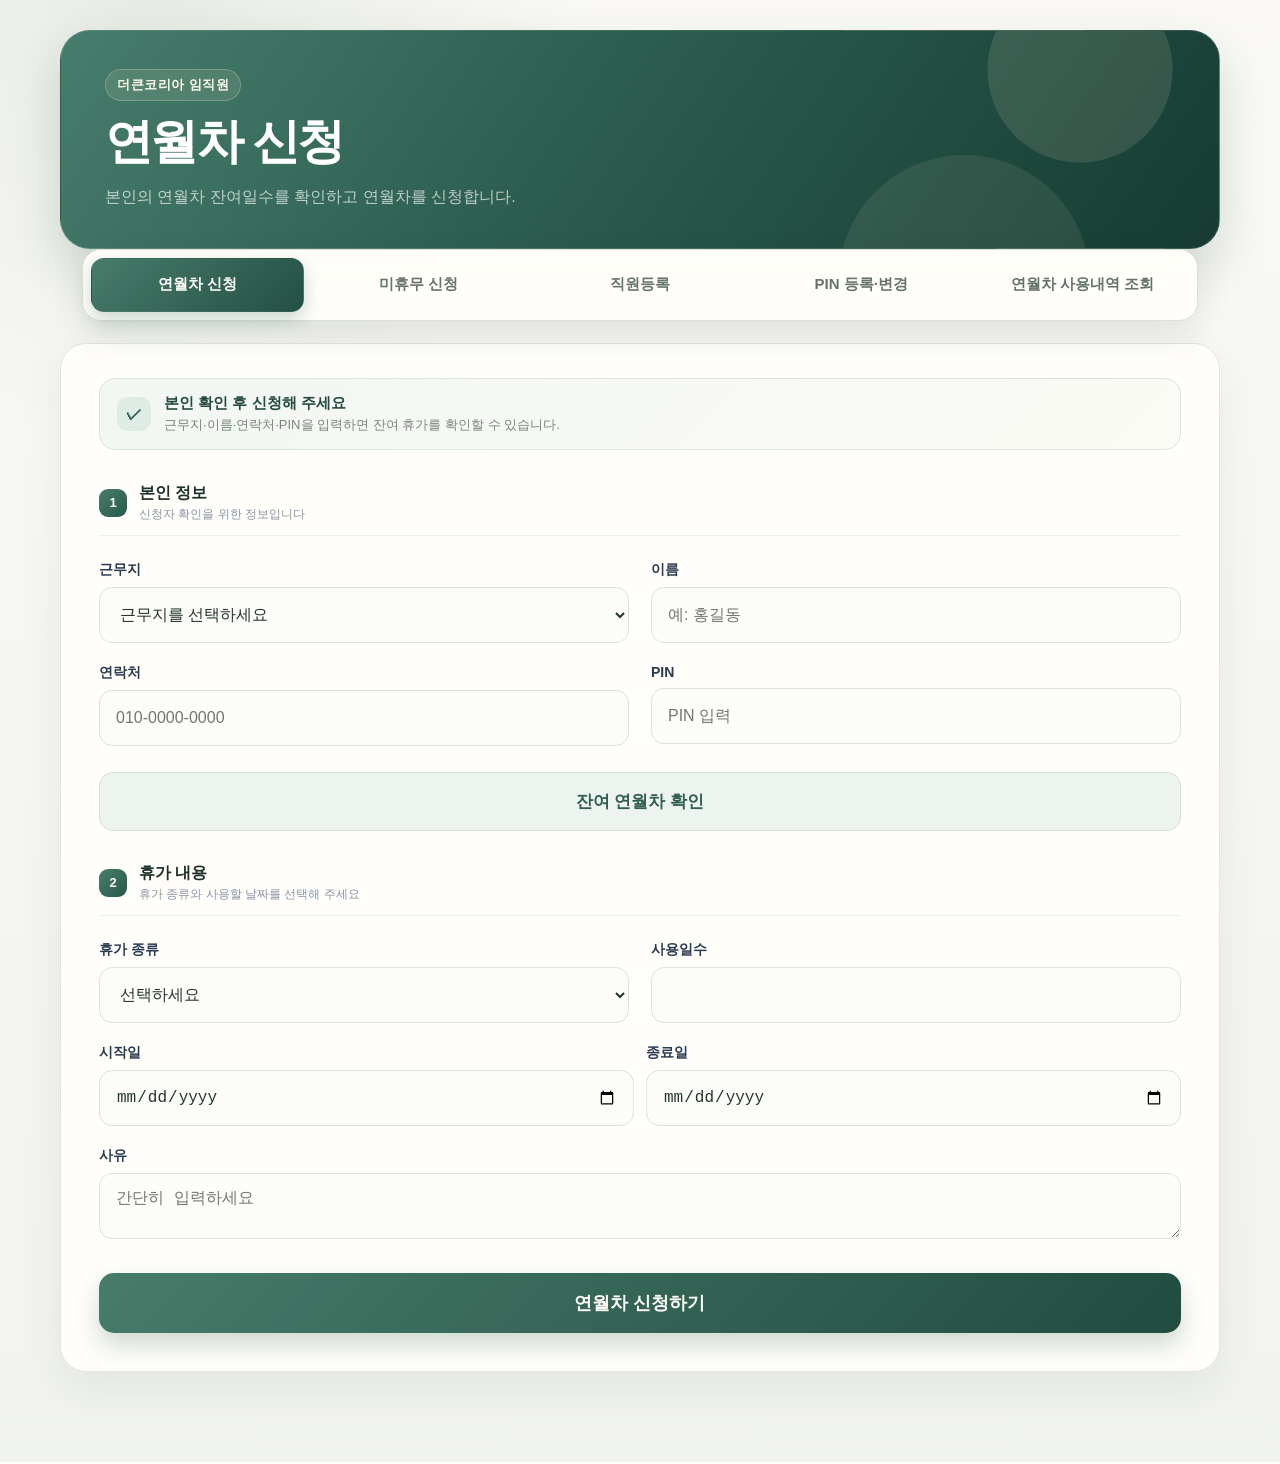
==== commit d5f9911e: "연월차 신청 화면 딥그린 디자인 변경" ====
--- a/index.html
+++ b/index.html
@@ -7,8 +7,8 @@
   <title>더큰코리아 임직원 연월차 신청</title>
 
   <link rel="manifest" href="manifest.json"/>
-  <link rel="stylesheet" href="style.css?v=20260828-modern1"/>
-  <meta name="theme-color" content="#173d70"/>
+  <link rel="stylesheet" href="style.css?v=20260828-green1"/>
+  <meta name="theme-color" content="#183f35"/>
 
   <style>
     /* 직원용 화면에서도 PIN 등록·변경 탭을 항상 사용할 수 있게 복구 */
--- a/style.css
+++ b/style.css
@@ -1237,3 +1237,111 @@
     body.employee-apply-only h1 { font-size: 32px; }
     body.employee-apply-only .tabs { margin-left: 5px; margin-right: 5px; }
 }
+
+/* ==================================================
+   딥그린 + 베이지 컬러 테마
+================================================== */
+body.employee-apply-only {
+    --main: #2f6656;
+    --main-dark: #183f35;
+    --main-soft: #edf5f1;
+    --ink: #1e302b;
+    --muted: #73817c;
+    --line: #dce5e0;
+    background:
+        radial-gradient(circle at 12% 0%, rgba(74, 122, 105, .11), transparent 28rem),
+        linear-gradient(180deg, #faf9f5 0%, #f1f3ee 100%);
+}
+
+body.employee-apply-only .hero {
+    border-color: rgba(255,255,255,.13);
+    background:
+        radial-gradient(circle at 88% 18%, rgba(235,222,190,.13) 0 92px, transparent 93px),
+        radial-gradient(circle at 78% 115%, rgba(235,222,190,.09) 0 125px, transparent 126px),
+        linear-gradient(125deg, #477d6d 0%, #28594b 52%, #173b32 100%);
+    box-shadow: 0 22px 48px rgba(31, 72, 58, .18);
+}
+
+body.employee-apply-only .brand {
+    border-color: rgba(244,232,203,.26);
+    background: rgba(244,232,203,.11);
+    color: #fff9eb;
+}
+
+body.employee-apply-only .tabs {
+    border-color: #dedfd7;
+    background: rgba(255,254,250,.97);
+    box-shadow: 0 14px 34px rgba(40,66,57,.11);
+}
+
+body.employee-apply-only .tab { color: #66736e; }
+body.employee-apply-only .tab:hover {
+    color: #28594b;
+    background: #eef5f1;
+}
+
+body.employee-apply-only .tab.active {
+    color: #fffdf7;
+    background: linear-gradient(135deg, #477c6b, #245044);
+    box-shadow: 0 8px 18px rgba(41,91,74,.24);
+}
+
+body.employee-apply-only .card {
+    border-color: #e2e4dd;
+    background: rgba(255,254,250,.98);
+    box-shadow: 0 18px 45px rgba(43,65,57,.075);
+}
+
+body.employee-apply-only .form-intro {
+    border-color: #dbe5dd;
+    background: linear-gradient(135deg, #f2f7f3, #fbfaf5);
+}
+
+body.employee-apply-only .form-intro-icon {
+    background: #dfece5;
+    color: #285d4d;
+}
+
+body.employee-apply-only .form-intro strong { color: #24493e; }
+body.employee-apply-only .form-intro span { color: #78847f; }
+
+body.employee-apply-only .step-number {
+    background: linear-gradient(135deg, #477c6b, #28594b);
+    color: #fffdf7;
+}
+
+body.employee-apply-only input,
+body.employee-apply-only select,
+body.employee-apply-only textarea {
+    border-color: #dce2dc;
+    background: #fcfcf8;
+    color: #24342f;
+}
+
+body.employee-apply-only input:focus,
+body.employee-apply-only select:focus,
+body.employee-apply-only textarea:focus {
+    border-color: #4a7c6c;
+    box-shadow: 0 0 0 4px rgba(65,117,99,.11);
+}
+
+body.employee-apply-only #applyTab > .secondary {
+    border-color: #d4dfd8;
+    background: #edf4ef;
+    color: #315e50;
+}
+
+body.employee-apply-only #applyTab > .secondary:hover { background: #e4efe8; }
+
+body.employee-apply-only #applyTab > .primary,
+body.employee-apply-only .primary {
+    color: #fffdf7;
+    background: linear-gradient(135deg, #477c6b, #214c40);
+    box-shadow: 0 12px 24px rgba(38,85,70,.22);
+}
+
+body.employee-apply-only .balance-box.show {
+    border-color: #d5e2da;
+    background: #f0f6f2;
+    color: #315b4e;
+}
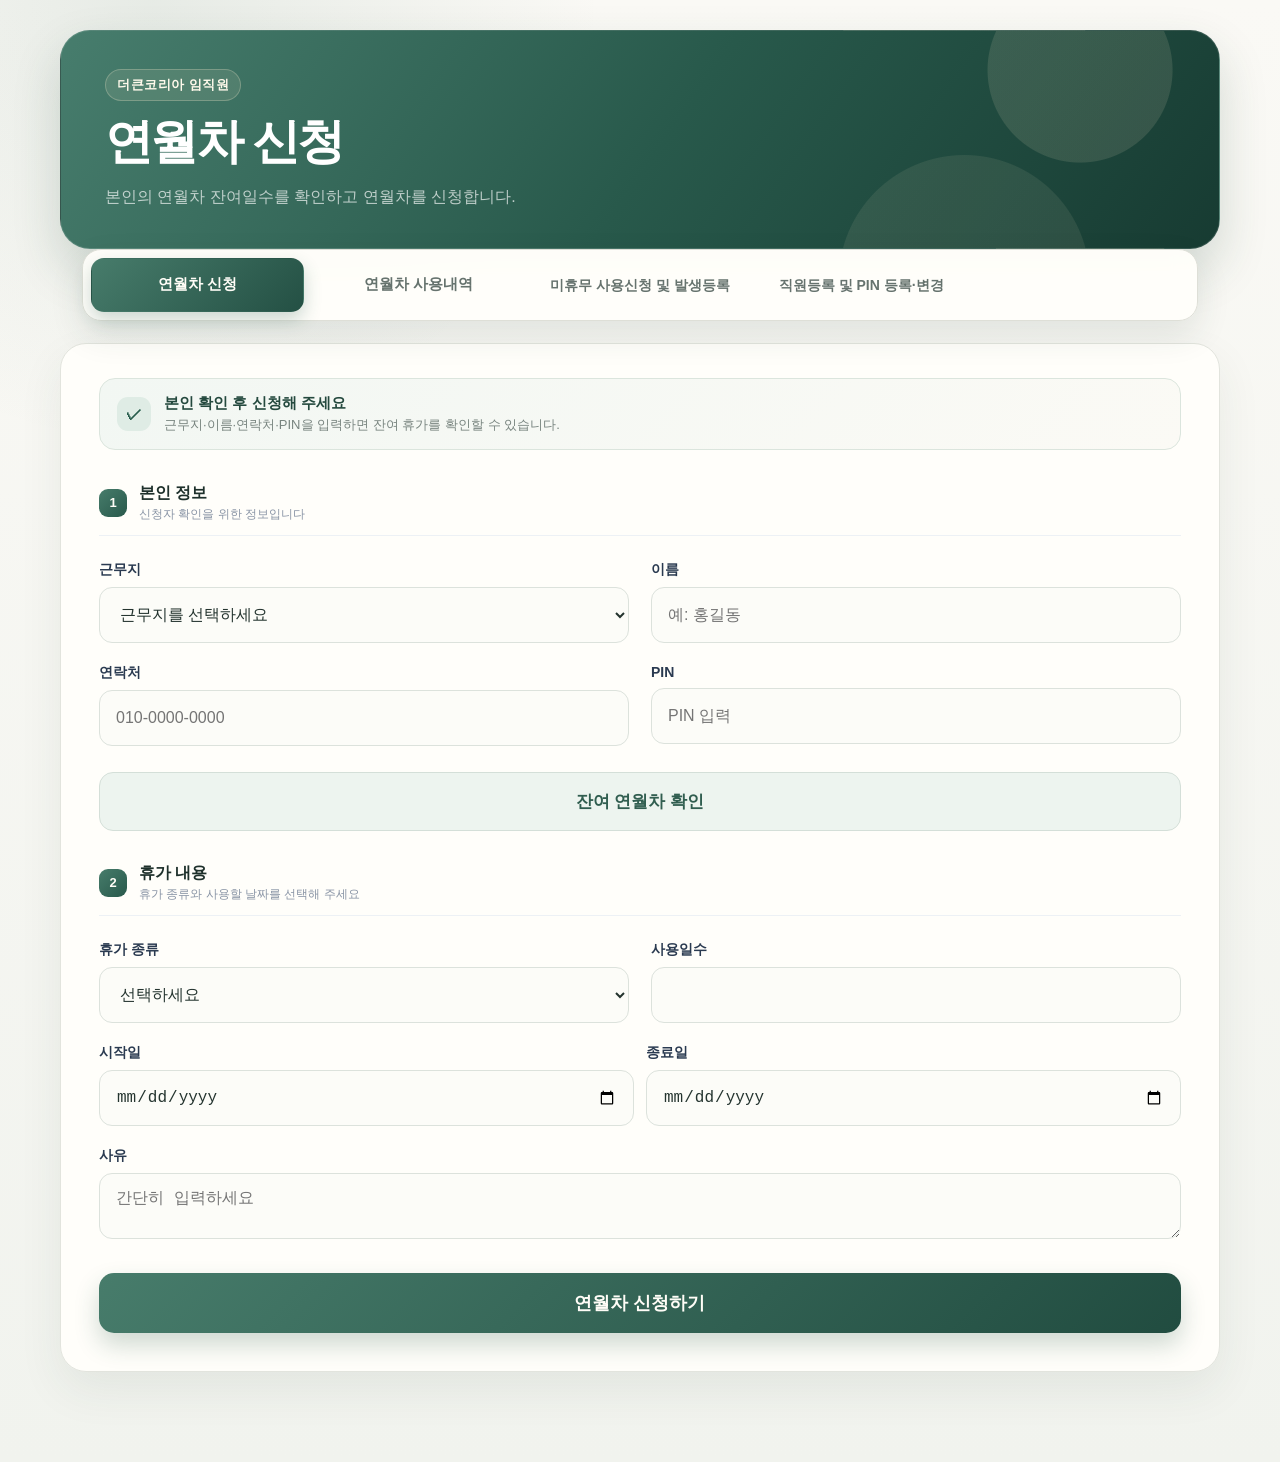
==== commit bb56bf46: "직원용 연월차 메뉴 통합 및 재구성" ====
--- a/index.html
+++ b/index.html
@@ -55,7 +55,20 @@
   <script>
     /* 탭 순서를 바꿔도 실제 선택한 버튼만 활성화합니다. */
     function showEmployeeTab_(tabName, buttonId) {
-      showTab(tabName);
+      document.body.classList.toggle("comp-history-mode", tabName === "compHistory");
+
+      const pinResetTab = document.getElementById("pinResetTab");
+
+      if (tabName === "account") {
+        showTab("register");
+        if (pinResetTab) pinResetTab.classList.remove("hidden");
+      } else if (tabName === "compHistory") {
+        showTab("comp");
+        if (pinResetTab) pinResetTab.classList.add("hidden");
+      } else {
+        showTab(tabName);
+        if (pinResetTab) pinResetTab.classList.add("hidden");
+      }
 
       const pageTexts = {
         apply: {
@@ -63,16 +76,16 @@
           description: "본인의 연월차 잔여일수를 확인하고 연월차를 신청합니다."
         },
         comp: {
-          title: "미휴무 신청",
-          description: "미휴무 발생 및 사용을 신청합니다."
+          title: "미휴무 사용신청 및 발생등록",
+          description: "휴일근무로 발생한 미휴무를 등록하거나, 보유한 미휴무의 사용을 신청합니다."
         },
-        register: {
-          title: "직원등록",
-          description: "직원정보를 등록하고 연월차 관리를 시작합니다."
+        compHistory: {
+          title: "미휴무 사용내역",
+          description: "미휴무 발생·승인·사용내역과 현재 잔여일수를 확인합니다."
         },
-        pinReset: {
-          title: "PIN 등록·변경",
-          description: "본인 확인에 사용할 PIN 번호를 등록하거나 변경합니다."
+        account: {
+          title: "직원등록 및 PIN 등록·변경",
+          description: "직원정보를 등록하고 본인 확인에 사용할 PIN을 등록하거나 변경합니다."
         },
         history: {
           title: "연월차 사용내역 조회",
@@ -86,6 +99,16 @@
 
       if (heroTitle) heroTitle.textContent = pageText.title;
       if (heroDescription) heroDescription.textContent = pageText.description;
+
+      const compPageTitle = document.getElementById("compPageTitle");
+      const compPageNotice = document.getElementById("compPageNotice");
+      if (tabName === "compHistory") {
+        if (compPageTitle) compPageTitle.textContent = "미휴무 사용내역";
+        if (compPageNotice) compPageNotice.textContent = "본인정보를 입력하면 미휴무 발생·승인·사용내역을 확인할 수 있습니다.";
+      } else if (tabName === "comp") {
+        if (compPageTitle) compPageTitle.textContent = "미휴무 사용신청 및 발생등록";
+        if (compPageNotice) compPageNotice.textContent = "추가근무로 발생한 미휴무를 등록하고, 승인된 잔여 미휴무에서 사용할 날짜를 신청합니다.";
+      }
 
       document
         .querySelectorAll("#employeeApplyTabs .tab")
@@ -176,32 +199,31 @@
       </button>
 
       <button
+        id="historyTabButton"
+        class="tab"
+        onclick="showEmployeeTab_('history','historyTabButton')">
+        연월차 사용내역
+      </button>
+
+      <button
         id="compTabButton"
         class="tab"
         onclick="showEmployeeTab_('comp','compTabButton')">
-        미휴무 신청
+        미휴무 사용신청 및 발생등록
       </button>
 
       <button
-        id="registerTabButton"
+        id="compHistoryTabButton"
         class="tab"
-        onclick="showEmployeeTab_('register','registerTabButton')">
-        직원등록
+        onclick="showEmployeeTab_('compHistory','compHistoryTabButton')">
+        미휴무 사용내역
       </button>
 
       <button
-        id="pinResetTabButton"
-        class="tab pin-reset-tab-button"
-        style="display:block !important; visibility:visible !important;"
-        onclick="showEmployeeTab_('pinReset','pinResetTabButton')">
-       PIN 등록·변경
-      </button>
-
-      <button
-        id="historyTabButton"
+        id="accountTabButton"
         class="tab"
-        onclick="showEmployeeTab_('history','historyTabButton')">
-        연월차 사용내역 조회
+        onclick="showEmployeeTab_('account','accountTabButton')">
+        직원등록 및 PIN 등록·변경
       </button>
 
     </section>
@@ -608,9 +630,9 @@
       id="compTab"
       class="card hidden">
 
-      <h2>미휴무 관리</h2>
-
-      <p class="notice">
+      <h2 id="compPageTitle">미휴무 사용신청 및 발생등록</h2>
+
+      <p id="compPageNotice" class="notice">
         추가근무로 발생한 미휴무를 등록하고,
         승인된 잔여 미휴무에서 사용할 날짜를 신청합니다.
       </p>
@@ -646,7 +668,7 @@
       <div class="grid2">
 
         <button
-          class="secondary"
+          class="secondary comp-balance-button"
           onclick="checkCompBalance()">
           잔여 미휴무 확인
         </button>
@@ -669,6 +691,8 @@
         class="list">
       </div>
 
+
+      <div class="comp-application-only">
 
       <hr
         style="
@@ -763,6 +787,8 @@
         class="result">
       </div>
 
+      </div>
+
     </section>
 
 
--- a/style.css
+++ b/style.css
@@ -1275,6 +1275,45 @@
 }
 
 body.employee-apply-only .tab { color: #66736e; }
+body.employee-apply-only #compTabButton {
+    font-size: 14px;
+    line-height: 1.3;
+    word-break: keep-all;
+}
+
+body.employee-apply-only #accountTabButton,
+body.employee-apply-only #compHistoryTabButton {
+    font-size: 14px;
+    line-height: 1.3;
+    word-break: keep-all;
+}
+
+/* 미휴무 사용내역 탭에서는 조회에 필요한 항목만 표시 */
+body.employee-apply-only.comp-history-mode #compTab .comp-balance-button,
+body.employee-apply-only.comp-history-mode #compTab #compBalanceBox,
+body.employee-apply-only.comp-history-mode #compTab .comp-application-only {
+    display: none !important;
+}
+
+body.employee-apply-only.comp-history-mode #compTab .grid2 {
+    grid-template-columns: 1fr;
+}
+
+/* 직원등록과 PIN 등록·변경을 하나의 메뉴 화면으로 연결 */
+body.employee-apply-only #registerTab:not(.hidden) + #pinResetTab:not(.hidden) {
+    margin-top: -2px;
+}
+
+body.employee-apply-only #registerTab:not(.hidden) + #pinResetTab:not(.hidden)::before {
+    content: "등록한 직원의 PIN을 새로 설정하거나 변경할 수 있습니다.";
+    display: block;
+    margin: -4px 0 20px;
+    padding: 13px 15px;
+    border-radius: 13px;
+    background: #f2f6f2;
+    color: #66766f;
+    font-size: 13px;
+}
 body.employee-apply-only .tab:hover {
     color: #28594b;
     background: #eef5f1;
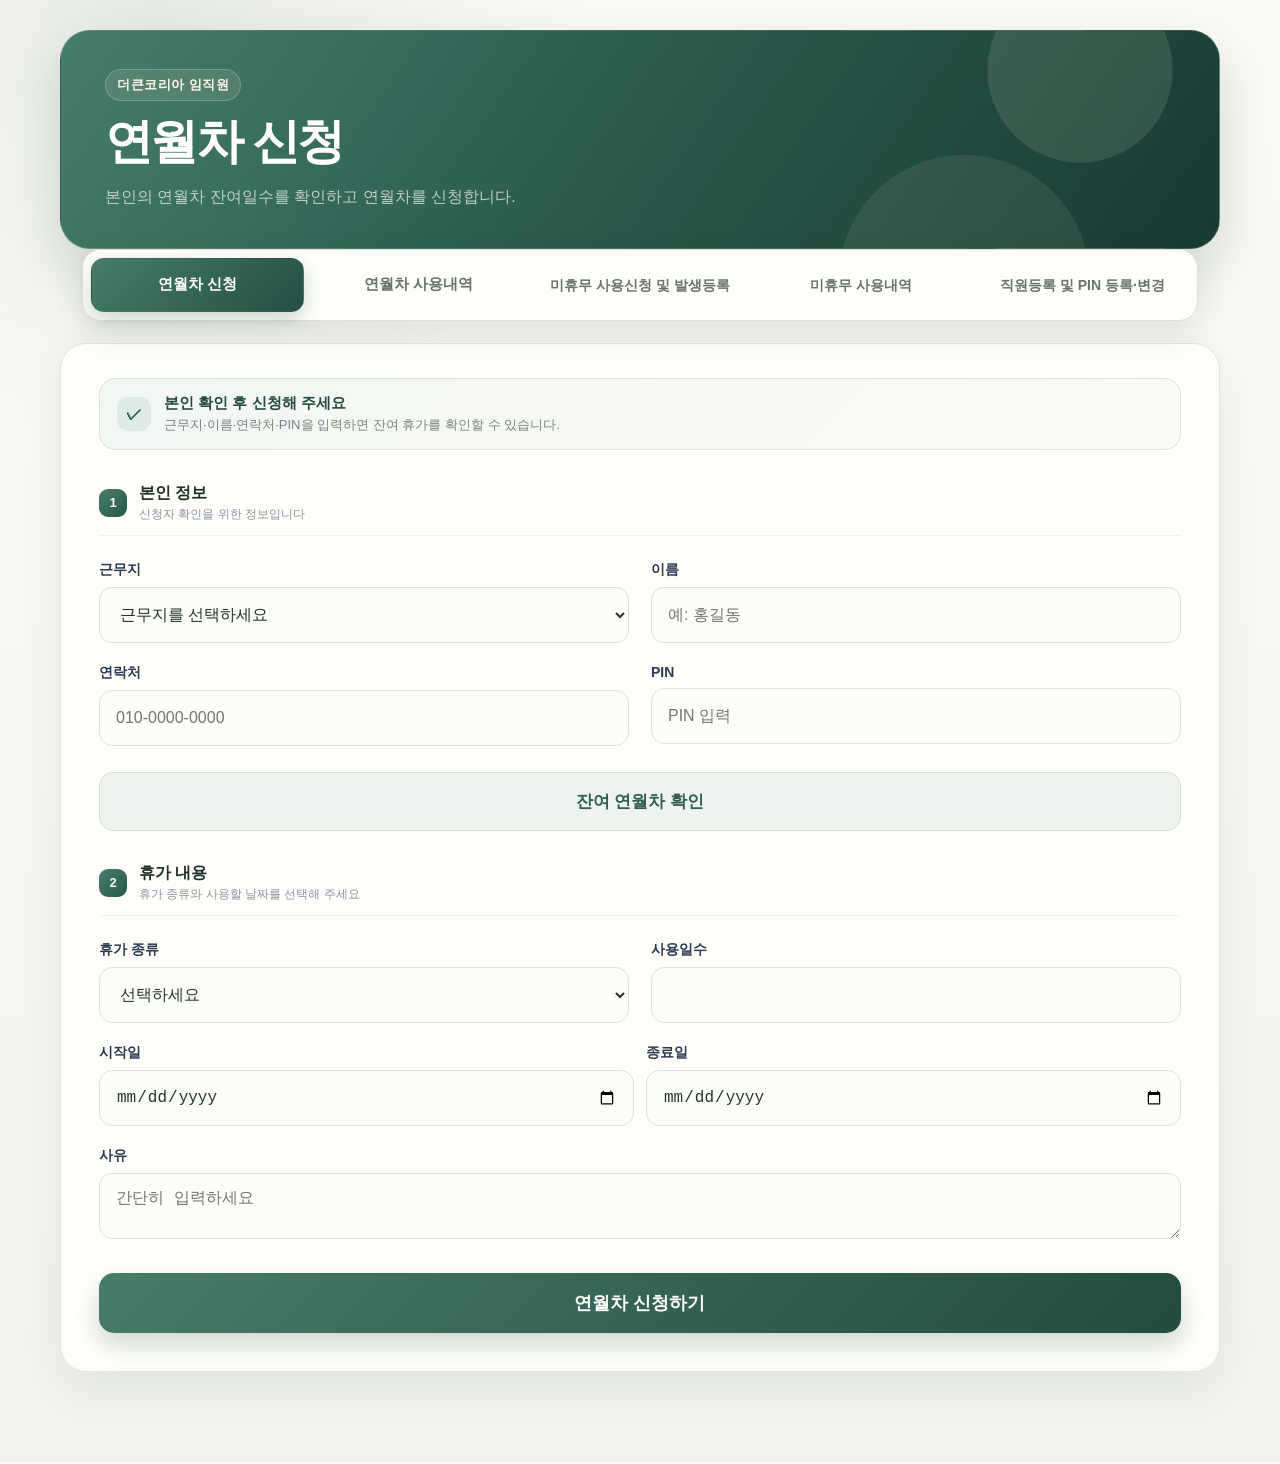
==== commit 71140b59: "미휴무 사용내역 메뉴 표시 수정" ====
--- a/index.html
+++ b/index.html
@@ -7,7 +7,7 @@
   <title>더큰코리아 임직원 연월차 신청</title>
 
   <link rel="manifest" href="manifest.json"/>
-  <link rel="stylesheet" href="style.css?v=20260828-green1"/>
+  <link rel="stylesheet" href="style.css?v=20260828-green2"/>
   <meta name="theme-color" content="#183f35"/>
 
   <style>
--- a/style.css
+++ b/style.css
@@ -1288,6 +1288,13 @@
     word-break: keep-all;
 }
 
+/* 기존 nth-child(4) 숨김 규칙보다 우선하여 미휴무 사용내역 탭 표시 */
+html body.employee-apply-only #employeeApplyTabs #compHistoryTabButton {
+    display: block !important;
+    visibility: visible !important;
+    opacity: 1 !important;
+}
+
 /* 미휴무 사용내역 탭에서는 조회에 필요한 항목만 표시 */
 body.employee-apply-only.comp-history-mode #compTab .comp-balance-button,
 body.employee-apply-only.comp-history-mode #compTab #compBalanceBox,
